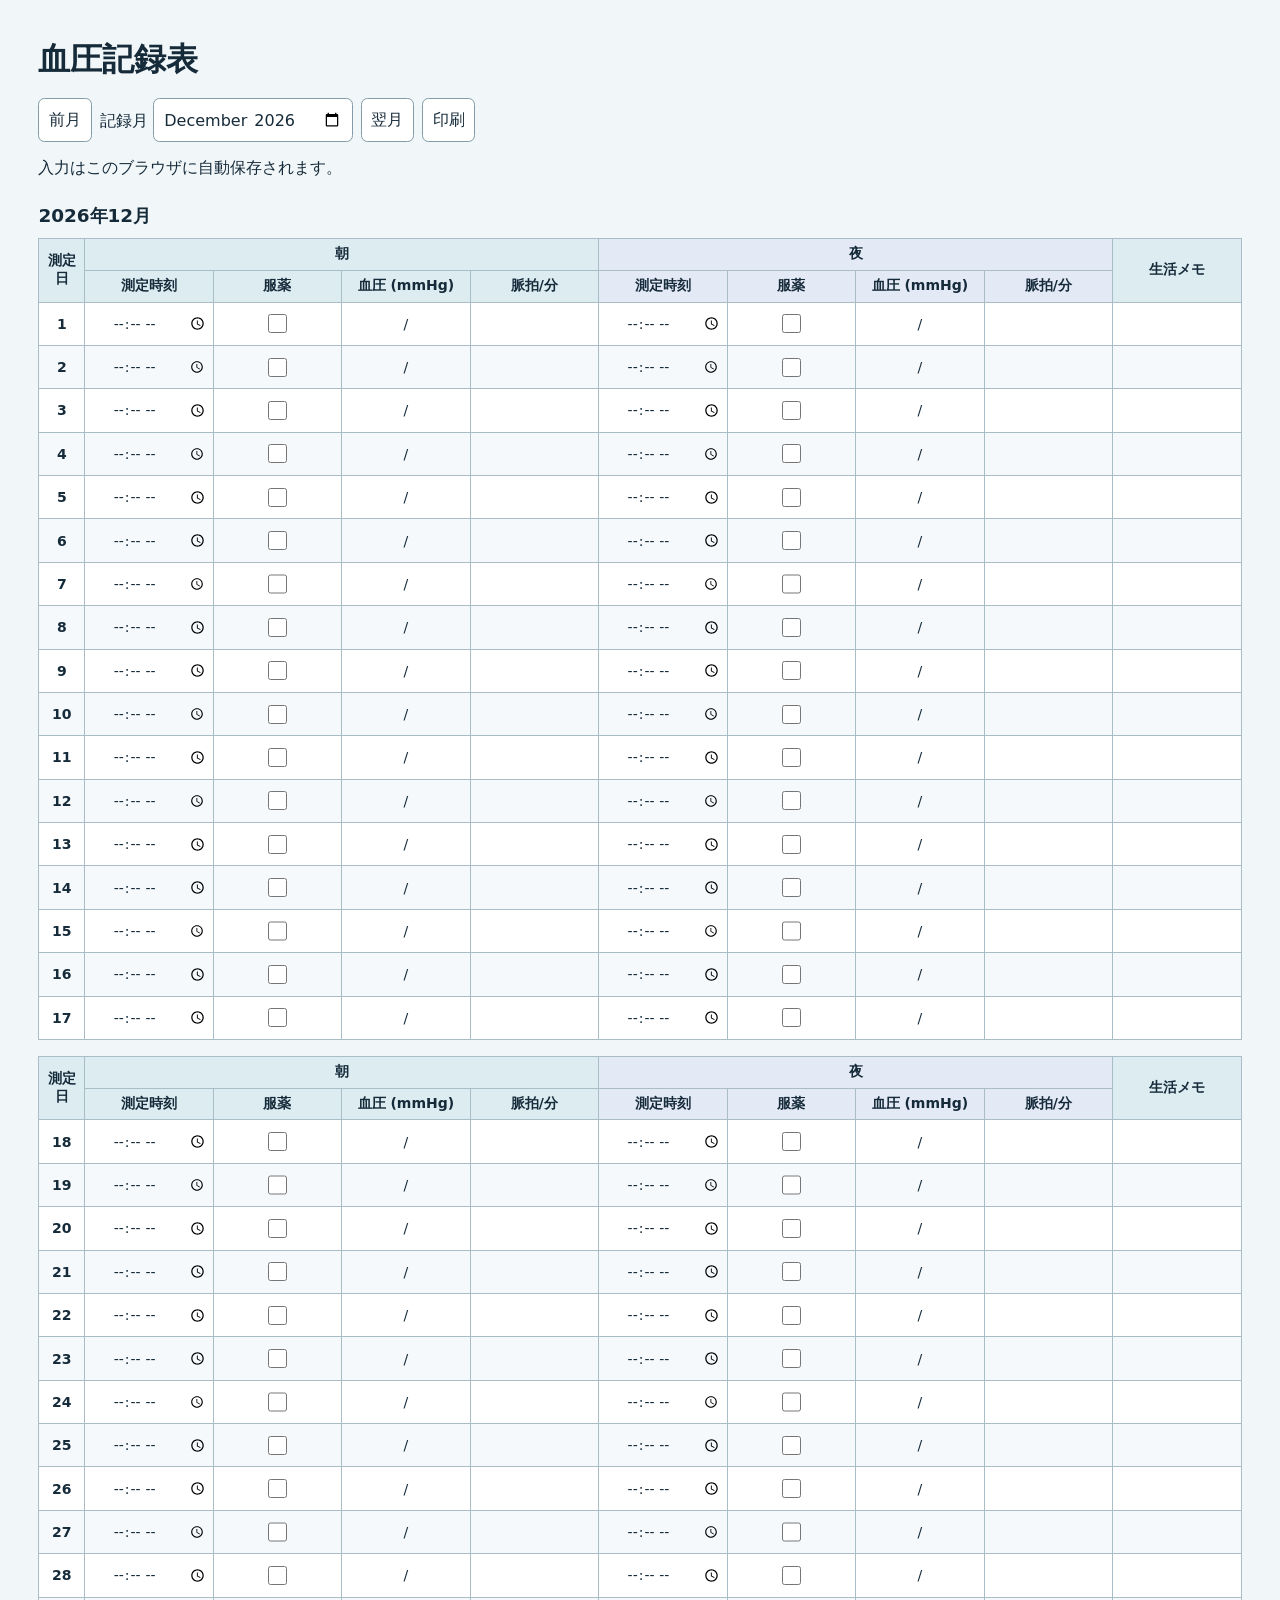
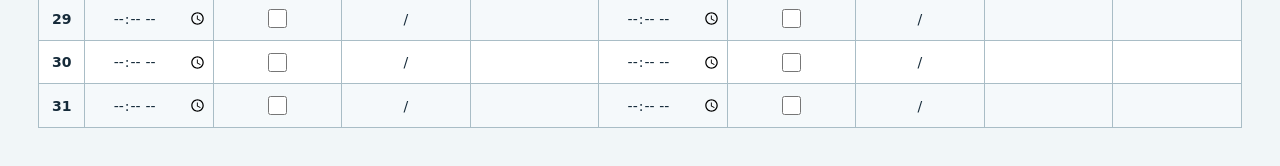
==== index.html @ 9a1b4f76 "Create monthly blood pressure log" ====
<!doctype html>
<html lang="ja">
<head>
<meta charset="utf-8">
<meta name="viewport" content="width=device-width, initial-scale=1">
<title>血圧記録表</title>
<link rel="stylesheet" href="style.css">
<script src="app.js" defer></script>
</head>
<body>
<main>
  <header>
    <h1>血圧記録表</h1>
    <div class="toolbar">
      <button id="previous" type="button">前月</button>
      <label>記録月 <input id="month" type="month" required></label>
      <button id="next" type="button">翌月</button>
      <button id="print" type="button">印刷</button>
    </div>
    <p id="status" role="status">入力はこのブラウザに自動保存されます。</p>
  </header>
  <h2 id="month-title"></h2>
  <div id="sheet"></div>
  <noscript>記録表を使うには JavaScript を有効にしてください。</noscript>
</main>
</body>
</html>
---- style.css ----
:root { font-family: system-ui, sans-serif; color: #162b3a; background: #f1f6f8; }
body { margin: 0; }
main { max-width: 1500px; margin: auto; padding: clamp(0.75rem, 3vw, 2.5rem); }
h1 { margin: 0 0 1rem; }
h2 { font-size: 1.15rem; margin: 1.5rem 0 0.6rem; }
.toolbar { display: flex; flex-wrap: wrap; align-items: center; gap: 0.5rem; }
button, input { font: inherit; color: inherit; }
button, #month { min-height: 2.75rem; padding: 0.25rem 0.6rem; border: 1px solid #829da9; border-radius: 0.4rem; background: white; box-sizing: border-box; }
button { cursor: pointer; }
#status { margin-bottom: 0; }
#sheet { display: grid; grid-template-columns: repeat(2, minmax(0, 1fr)); gap: 1rem; }
.table-wrap { overflow-x: auto; }
table { border-collapse: collapse; width: 100%; min-width: 640px; table-layout: fixed; background: white; font-size: 0.875rem; }
th, td { border: 1px solid #a9bdc6; padding: 0.15rem; text-align: center; }
thead th { padding-block: 0.4rem; background: #dcecf1; }
.night { background: #e4e9f6; }
tbody tr:nth-child(even) { background: #f5f9fb; }
.day, .med { width: 2.5rem; }
.time, .pulse { width: 4.5rem; }
.pressure { width: 6.75rem; }
td input { width: 100%; min-height: 2.35rem; box-sizing: border-box; border: 1px solid transparent; border-radius: 0.2rem; background: transparent; text-align: center; padding: 0.1rem; }
td input[type=checkbox] { width: 1.2rem; min-height: 1.2rem; margin: 0; vertical-align: middle; accent-color: #17647c; }
.pair { display: flex; align-items: center; gap: 0.15rem; }
.pair input { min-width: 0; }
input:focus-visible, button:focus-visible, .table-wrap:focus-visible { outline: 2px solid #17647c; outline-offset: -2px; background: white; }
.print-value { display: none; }
@media (max-width: 1360px) { #sheet { grid-template-columns: 1fr; } }
@page { size: A4 landscape; margin: 8mm; }
@media print {
  :root, table, tbody tr:nth-child(even) { color: black; background: white; }
  main { padding: 0; }
  h1, h2 { margin: 0 0 0.35rem; }
  .toolbar, #status, td input, .pair { display: none; }
  #sheet { grid-template-columns: repeat(2, minmax(0, 1fr)); gap: 5mm; }
  .table-wrap { overflow: visible; }
  table { min-width: 0; font-size: 8pt; }
  th, td { padding: 0.8mm; overflow-wrap: anywhere; }
  .day, .med { width: 7%; }
  .time, .pulse { width: 10%; }
  .pressure { width: 13%; }
  .print-value { display: inline; white-space: pre-wrap; }
  tr { break-inside: avoid; }
}
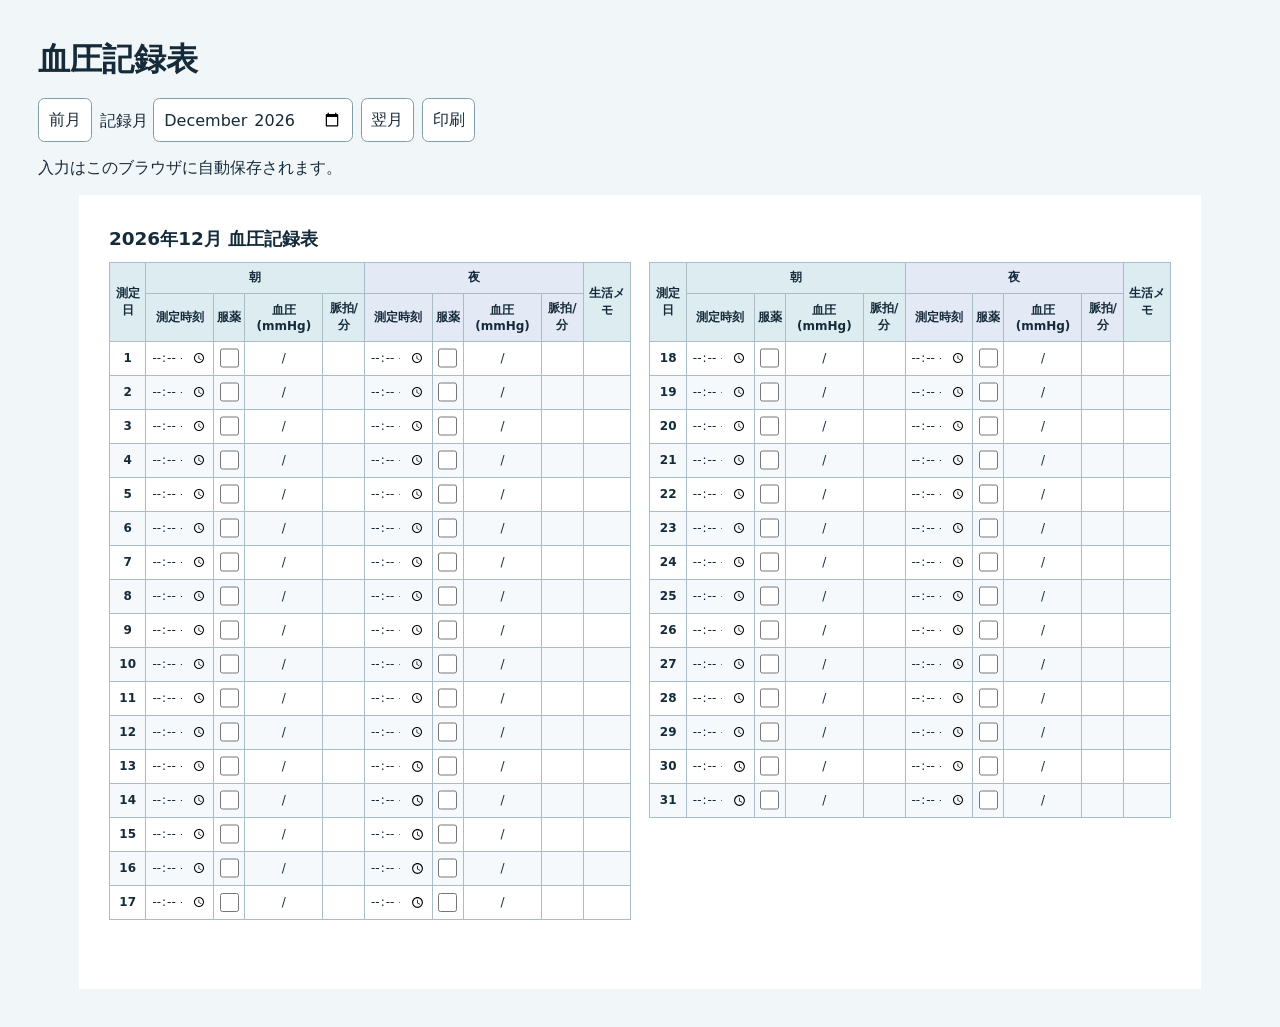
==== commit f44149b6: "Fix monthly sheet to landscape A4" ====
--- a/index.html
+++ b/index.html
@@ -19,8 +19,12 @@
     </div>
     <p id="status" role="status">入力はこのブラウザに自動保存されます。</p>
   </header>
-  <h2 id="month-title"></h2>
-  <div id="sheet"></div>
+  <div class="paper-viewport" tabindex="0" role="region" aria-label="A4 横の血圧記録表">
+    <section class="paper" aria-labelledby="month-title">
+      <h2 id="month-title"></h2>
+      <div id="sheet"></div>
+    </section>
+  </div>
   <noscript>記録表を使うには JavaScript を有効にしてください。</noscript>
 </main>
 </body>
--- a/style.css
+++ b/style.css
@@ -2,42 +2,38 @@
 body { margin: 0; }
 main { max-width: 1500px; margin: auto; padding: clamp(0.75rem, 3vw, 2.5rem); }
 h1 { margin: 0 0 1rem; }
-h2 { font-size: 1.15rem; margin: 1.5rem 0 0.6rem; }
+h2 { font-size: 1.15rem; margin: 0 0 3mm; }
 .toolbar { display: flex; flex-wrap: wrap; align-items: center; gap: 0.5rem; }
 button, input { font: inherit; color: inherit; }
 button, #month { min-height: 2.75rem; padding: 0.25rem 0.6rem; border: 1px solid #829da9; border-radius: 0.4rem; background: white; box-sizing: border-box; }
 button { cursor: pointer; }
 #status { margin-bottom: 0; }
-#sheet { display: grid; grid-template-columns: repeat(2, minmax(0, 1fr)); gap: 1rem; }
-.table-wrap { overflow-x: auto; }
-table { border-collapse: collapse; width: 100%; min-width: 640px; table-layout: fixed; background: white; font-size: 0.875rem; }
+.paper-viewport { overflow-x: auto; margin-top: 1rem; }
+.paper { box-sizing: border-box; width: 297mm; height: 210mm; padding: 8mm; margin-inline: auto; background: white; }
+#sheet { display: grid; grid-template-columns: repeat(2, minmax(0, 1fr)); gap: 5mm; }
+table { border-collapse: collapse; width: 100%; table-layout: fixed; background: white; font-size: 0.75rem; }
 th, td { border: 1px solid #a9bdc6; padding: 0.15rem; text-align: center; }
 thead th { padding-block: 0.4rem; background: #dcecf1; }
 .night { background: #e4e9f6; }
 tbody tr:nth-child(even) { background: #f5f9fb; }
-.day, .med { width: 2.5rem; }
-.time, .pulse { width: 4.5rem; }
-.pressure { width: 6.75rem; }
-td input { width: 100%; min-height: 2.35rem; box-sizing: border-box; border: 1px solid transparent; border-radius: 0.2rem; background: transparent; text-align: center; padding: 0.1rem; }
+tbody tr { height: 9mm; }
+td input { width: 100%; min-width: 0; height: 7mm; box-sizing: border-box; border: 1px solid transparent; border-radius: 0.2rem; background: transparent; text-align: center; padding: 0.1rem; }
+td input[type=number] { appearance: textfield; }
+td input[type=number]::-webkit-inner-spin-button { appearance: none; }
 td input[type=checkbox] { width: 1.2rem; min-height: 1.2rem; margin: 0; vertical-align: middle; accent-color: #17647c; }
 .pair { display: flex; align-items: center; gap: 0.15rem; }
 .pair input { min-width: 0; }
-input:focus-visible, button:focus-visible, .table-wrap:focus-visible { outline: 2px solid #17647c; outline-offset: -2px; background: white; }
+input:focus-visible, button:focus-visible, .paper-viewport:focus-visible { outline: 2px solid #17647c; outline-offset: -2px; background: white; }
 .print-value { display: none; }
-@media (max-width: 1360px) { #sheet { grid-template-columns: 1fr; } }
 @page { size: A4 landscape; margin: 8mm; }
 @media print {
   :root, table, tbody tr:nth-child(even) { color: black; background: white; }
   main { padding: 0; }
-  h1, h2 { margin: 0 0 0.35rem; }
-  .toolbar, #status, td input, .pair { display: none; }
-  #sheet { grid-template-columns: repeat(2, minmax(0, 1fr)); gap: 5mm; }
-  .table-wrap { overflow: visible; }
-  table { min-width: 0; font-size: 8pt; }
-  th, td { padding: 0.8mm; overflow-wrap: anywhere; }
-  .day, .med { width: 7%; }
-  .time, .pulse { width: 10%; }
-  .pressure { width: 13%; }
-  .print-value { display: inline; white-space: pre-wrap; }
+  header, td input, .pair { display: none; }
+  .paper-viewport { overflow: visible; margin: 0; }
+  .paper { width: auto; height: auto; padding: 0; }
+  table { font-size: 8pt; }
+  th, td { overflow-wrap: anywhere; }
+  .print-value { display: block; white-space: nowrap; overflow: hidden; text-overflow: ellipsis; }
   tr { break-inside: avoid; }
 }
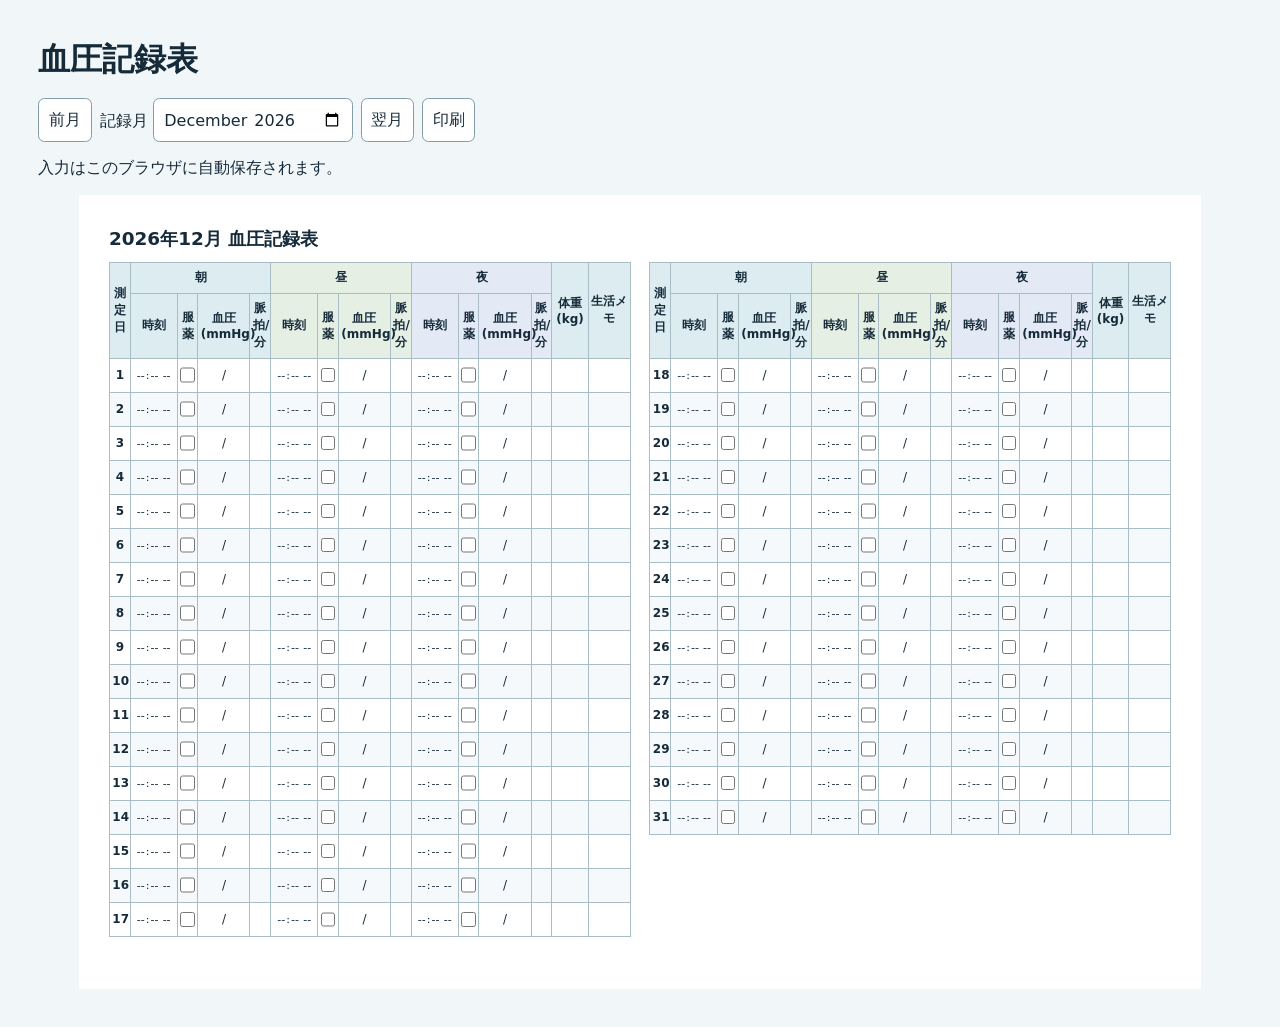
==== commit 036f5407: "Version assets to refresh cached record sheet" ====
--- a/index.html
+++ b/index.html
@@ -4,8 +4,8 @@
 <meta charset="utf-8">
 <meta name="viewport" content="width=device-width, initial-scale=1">
 <title>血圧記録表</title>
-<link rel="stylesheet" href="style.css">
-<script src="app.js" defer></script>
+<link rel="stylesheet" href="style.css?v=8dd6ca3">
+<script src="app.js?v=8dd6ca3" defer></script>
 </head>
 <body>
 <main>
--- a/style.css
+++ b/style.css
@@ -13,16 +13,20 @@
 #sheet { display: grid; grid-template-columns: repeat(2, minmax(0, 1fr)); gap: 5mm; }
 table { border-collapse: collapse; width: 100%; table-layout: fixed; background: white; font-size: 0.75rem; }
 th, td { border: 1px solid #a9bdc6; padding: 0.15rem; text-align: center; }
+td { padding-inline: 0.05rem; }
 thead th { padding-block: 0.4rem; background: #dcecf1; }
 .night { background: #e4e9f6; }
+.noon { background: #e5efe4; }
 tbody tr:nth-child(even) { background: #f5f9fb; }
 tbody tr { height: 9mm; }
 td input { width: 100%; min-width: 0; height: 7mm; box-sizing: border-box; border: 1px solid transparent; border-radius: 0.2rem; background: transparent; text-align: center; padding: 0.1rem; }
 td input[type=number] { appearance: textfield; }
 td input[type=number]::-webkit-inner-spin-button { appearance: none; }
-td input[type=checkbox] { width: 1.2rem; min-height: 1.2rem; margin: 0; vertical-align: middle; accent-color: #17647c; }
-.pair { display: flex; align-items: center; gap: 0.15rem; }
-.pair input { min-width: 0; }
+td input[type=time] { padding-inline: 0; font-size: 0.6875rem; }
+td input[type=time]::-webkit-calendar-picker-indicator { display: none; }
+td input[type=checkbox] { width: 0.9rem; min-height: 0.9rem; margin: 0; vertical-align: middle; accent-color: #17647c; }
+.pair { display: flex; align-items: center; }
+.pair input { min-width: 0; padding-inline: 0; }
 input:focus-visible, button:focus-visible, .paper-viewport:focus-visible { outline: 2px solid #17647c; outline-offset: -2px; background: white; }
 .print-value { display: none; }
 @page { size: A4 landscape; margin: 8mm; }
@@ -33,7 +37,7 @@
   .paper-viewport { overflow: visible; margin: 0; }
   .paper { width: auto; height: auto; padding: 0; }
   table { font-size: 8pt; }
-  th, td { overflow-wrap: anywhere; }
+  th, td { padding-inline: 0.05rem; overflow-wrap: anywhere; }
   .print-value { display: block; white-space: nowrap; overflow: hidden; text-overflow: ellipsis; }
   tr { break-inside: avoid; }
 }
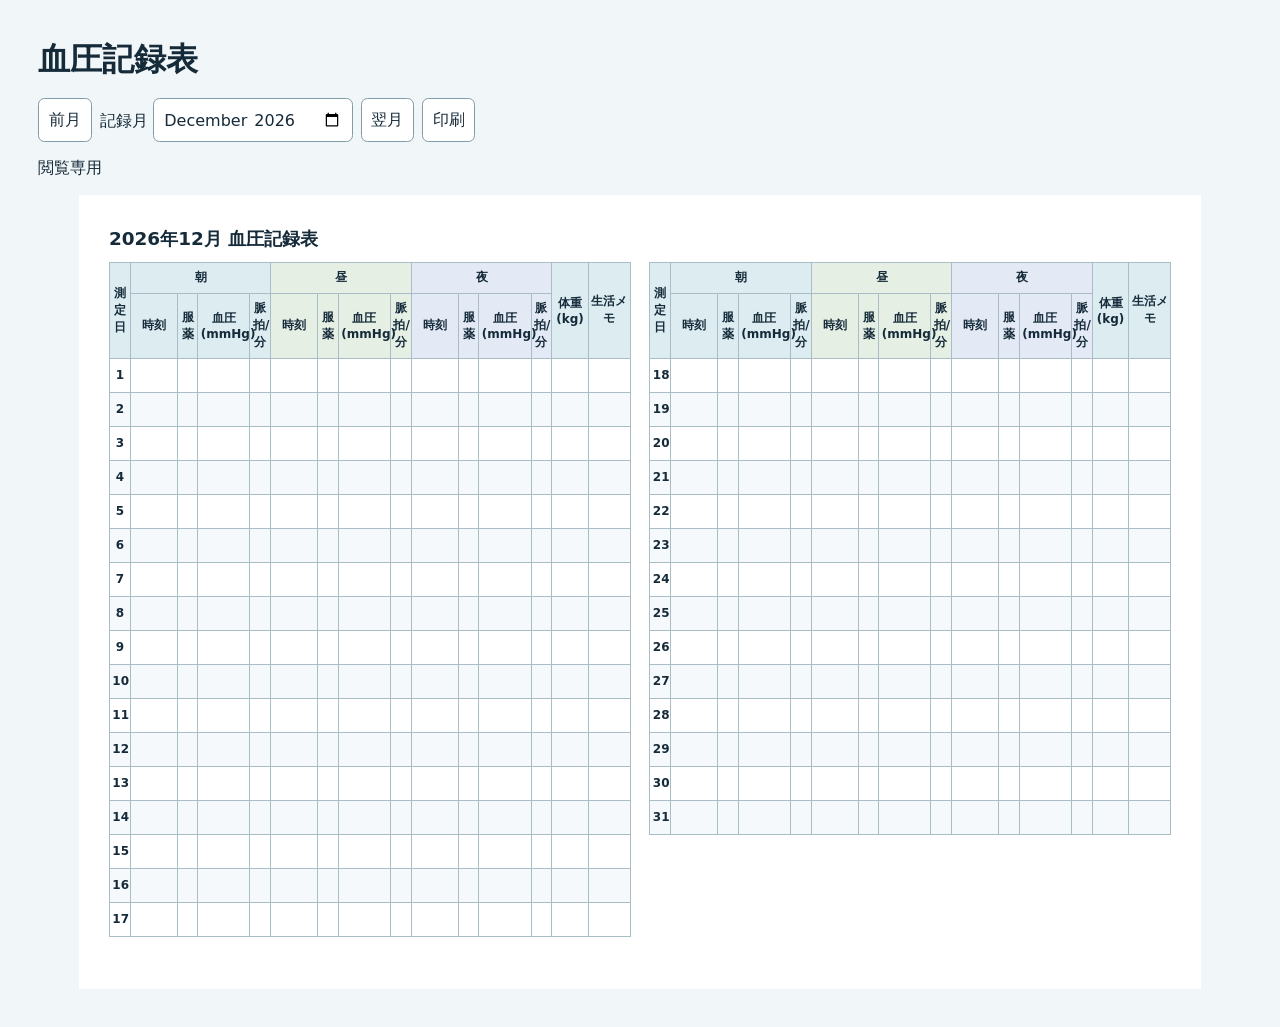
==== commit 497cec0b: "Make blood pressure records view-only" ====
--- a/index.html
+++ b/index.html
@@ -4,8 +4,8 @@
 <meta charset="utf-8">
 <meta name="viewport" content="width=device-width, initial-scale=1">
 <title>血圧記録表</title>
-<link rel="stylesheet" href="style.css?v=8dd6ca3">
-<script src="app.js?v=8dd6ca3" defer></script>
+<link rel="stylesheet" href="style.css?v=readonly">
+<script src="app.js?v=readonly" defer></script>
 </head>
 <body>
 <main>
@@ -17,7 +17,7 @@
       <button id="next" type="button">翌月</button>
       <button id="print" type="button">印刷</button>
     </div>
-    <p id="status" role="status">入力はこのブラウザに自動保存されます。</p>
+    <p id="status" role="status">閲覧専用</p>
   </header>
   <div class="paper-viewport" tabindex="0" role="region" aria-label="A4 横の血圧記録表">
     <section class="paper" aria-labelledby="month-title">
--- a/style.css
+++ b/style.css
@@ -19,25 +19,16 @@
 .noon { background: #e5efe4; }
 tbody tr:nth-child(even) { background: #f5f9fb; }
 tbody tr { height: 9mm; }
-td input { width: 100%; min-width: 0; height: 7mm; box-sizing: border-box; border: 1px solid transparent; border-radius: 0.2rem; background: transparent; text-align: center; padding: 0.1rem; }
-td input[type=number] { appearance: textfield; }
-td input[type=number]::-webkit-inner-spin-button { appearance: none; }
-td input[type=time] { padding-inline: 0; font-size: 0.6875rem; }
-td input[type=time]::-webkit-calendar-picker-indicator { display: none; }
-td input[type=checkbox] { width: 0.9rem; min-height: 0.9rem; margin: 0; vertical-align: middle; accent-color: #17647c; }
-.pair { display: flex; align-items: center; }
-.pair input { min-width: 0; padding-inline: 0; }
+.memo { white-space: nowrap; overflow: hidden; text-overflow: ellipsis; }
 input:focus-visible, button:focus-visible, .paper-viewport:focus-visible { outline: 2px solid #17647c; outline-offset: -2px; background: white; }
-.print-value { display: none; }
 @page { size: A4 landscape; margin: 8mm; }
 @media print {
   :root, table, tbody tr:nth-child(even) { color: black; background: white; }
   main { padding: 0; }
-  header, td input, .pair { display: none; }
+  header { display: none; }
   .paper-viewport { overflow: visible; margin: 0; }
   .paper { width: auto; height: auto; padding: 0; }
   table { font-size: 8pt; }
   th, td { padding-inline: 0.05rem; overflow-wrap: anywhere; }
-  .print-value { display: block; white-space: nowrap; overflow: hidden; text-overflow: ellipsis; }
   tr { break-inside: avoid; }
 }
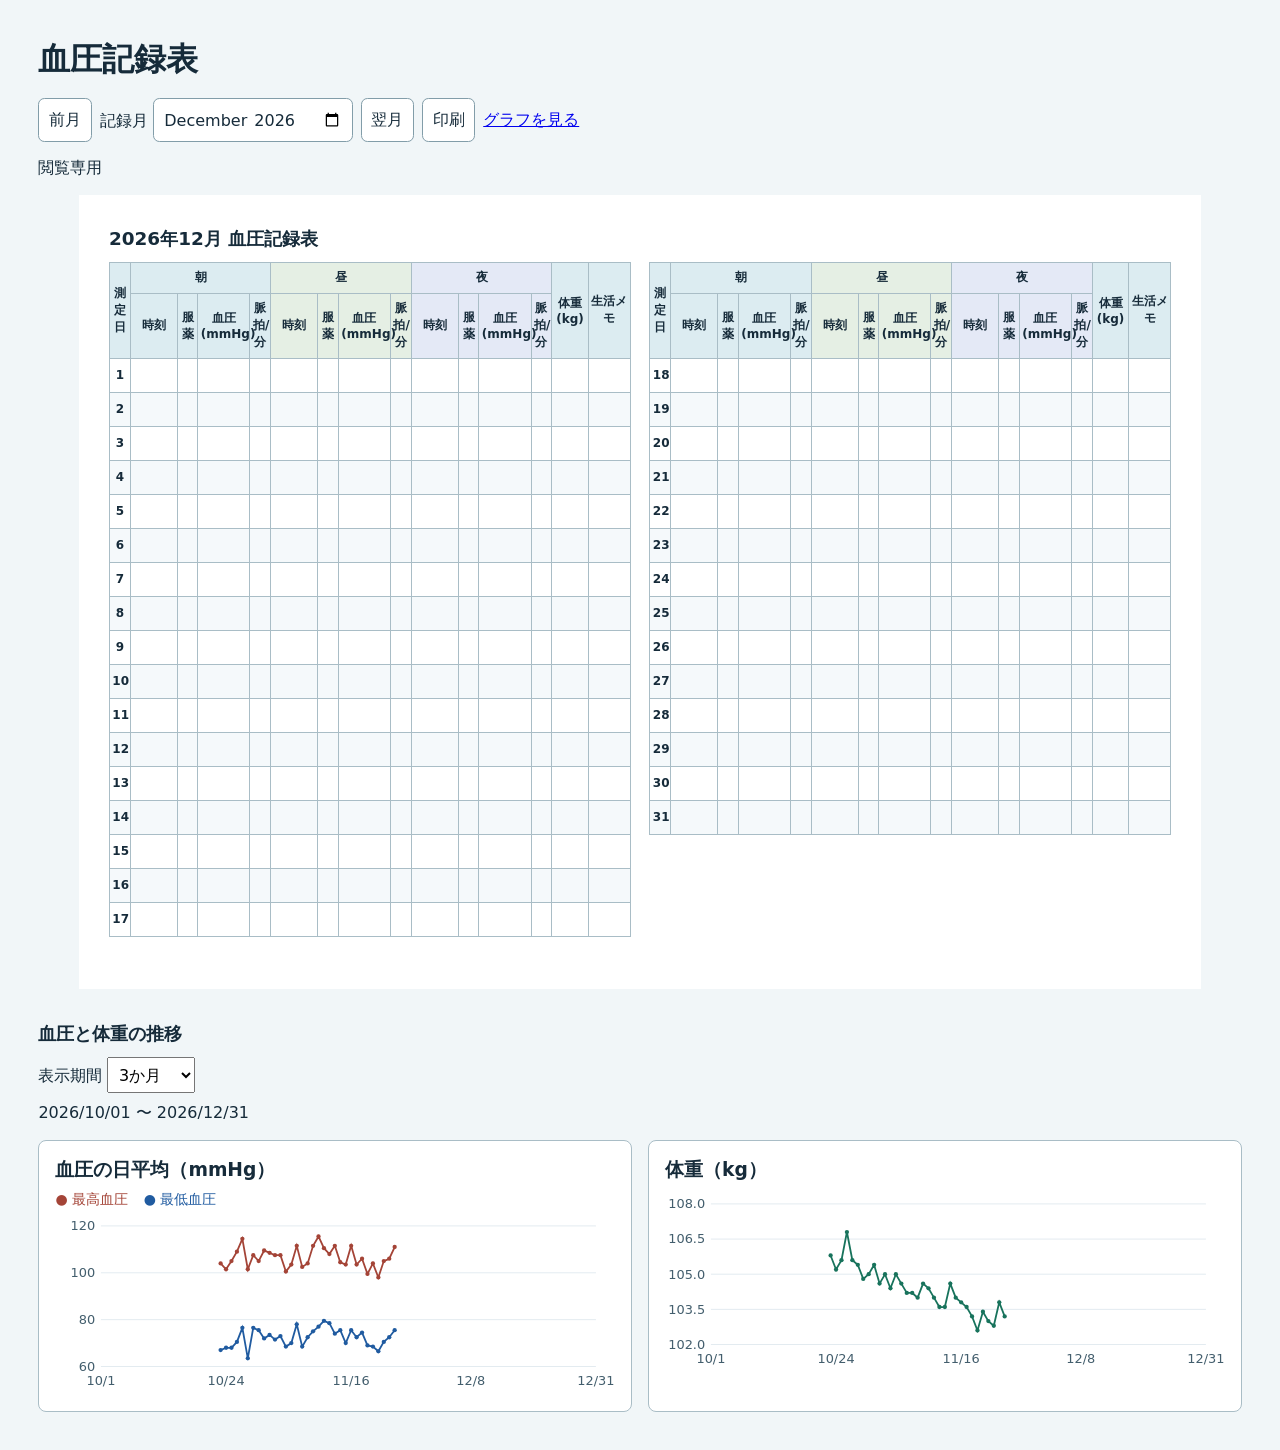
==== commit 9a0bed93: "Add blood pressure and weight trends" ====
--- a/index.html
+++ b/index.html
@@ -4,8 +4,9 @@
 <meta charset="utf-8">
 <meta name="viewport" content="width=device-width, initial-scale=1">
 <title>血圧記録表</title>
-<link rel="stylesheet" href="style.css?v=readonly">
-<script src="app.js?v=readonly" defer></script>
+<link rel="stylesheet" href="style.css?v=trends">
+<script src="trends.js?v=trends" defer></script>
+<script src="app.js?v=trends" defer></script>
 </head>
 <body>
 <main>
@@ -16,6 +17,7 @@
       <label>記録月 <input id="month" type="month" required></label>
       <button id="next" type="button">翌月</button>
       <button id="print" type="button">印刷</button>
+      <a href="#trends">グラフを見る</a>
     </div>
     <p id="status" role="status">閲覧専用</p>
   </header>
@@ -25,6 +27,27 @@
       <div id="sheet"></div>
     </section>
   </div>
+  <section id="trends" aria-labelledby="trends-title">
+    <h2 id="trends-title">血圧と体重の推移</h2>
+    <label>表示期間 <select id="trend-range">
+      <option value="1">1か月</option>
+      <option value="3" selected>3か月</option>
+      <option value="6">6か月</option>
+      <option value="12">12か月</option>
+    </select></label>
+    <p id="trend-dates"></p>
+    <div class="trend-grid">
+      <section class="trend-card">
+        <h3>血圧の日平均（mmHg）</h3>
+        <p class="trend-legend"><span class="sys">最高血圧</span><span class="dia">最低血圧</span></p>
+        <div id="pressure-chart"></div>
+      </section>
+      <section class="trend-card">
+        <h3>体重（kg）</h3>
+        <div id="weight-chart"></div>
+      </section>
+    </div>
+  </section>
   <noscript>記録表を使うには JavaScript を有効にしてください。</noscript>
 </main>
 </body>
--- a/style.css
+++ b/style.css
@@ -20,12 +20,25 @@
 tbody tr:nth-child(even) { background: #f5f9fb; }
 tbody tr { height: 9mm; }
 .memo { white-space: nowrap; overflow: hidden; text-overflow: ellipsis; }
+#trends { margin-top: 2rem; }
+#trend-range { font: inherit; padding: 0.4rem; }
+#trend-dates { margin: 0.6rem 0 1rem; }
+.trend-grid { display: grid; grid-template-columns: repeat(auto-fit, minmax(min(100%, 32rem), 1fr)); gap: 1rem; }
+.trend-card { min-width: 0; padding: 1rem; border: 1px solid #a9bdc6; border-radius: 0.5rem; background: white; }
+.trend-card h3 { margin: 0 0 0.5rem; }
+.trend-legend { display: flex; gap: 1rem; margin: 0 0 0.25rem; font-size: 0.875rem; }
+.trend-legend span::before { content: "●"; margin-right: 0.3em; }
+.trend-legend .sys { color: #a44437; }
+.trend-legend .dia { color: #205ba0; }
+.trend-plot { display: block; width: 100%; height: auto; }
+.trend-plot text { fill: #435e6d; font-size: 18px; }
+.trend-plot .grid { stroke: #d8e3ea; }
 input:focus-visible, button:focus-visible, .paper-viewport:focus-visible { outline: 2px solid #17647c; outline-offset: -2px; background: white; }
 @page { size: A4 landscape; margin: 8mm; }
 @media print {
   :root, table, tbody tr:nth-child(even) { color: black; background: white; }
   main { padding: 0; }
-  header { display: none; }
+  header, #trends { display: none; }
   .paper-viewport { overflow: visible; margin: 0; }
   .paper { width: auto; height: auto; padding: 0; }
   table { font-size: 8pt; }
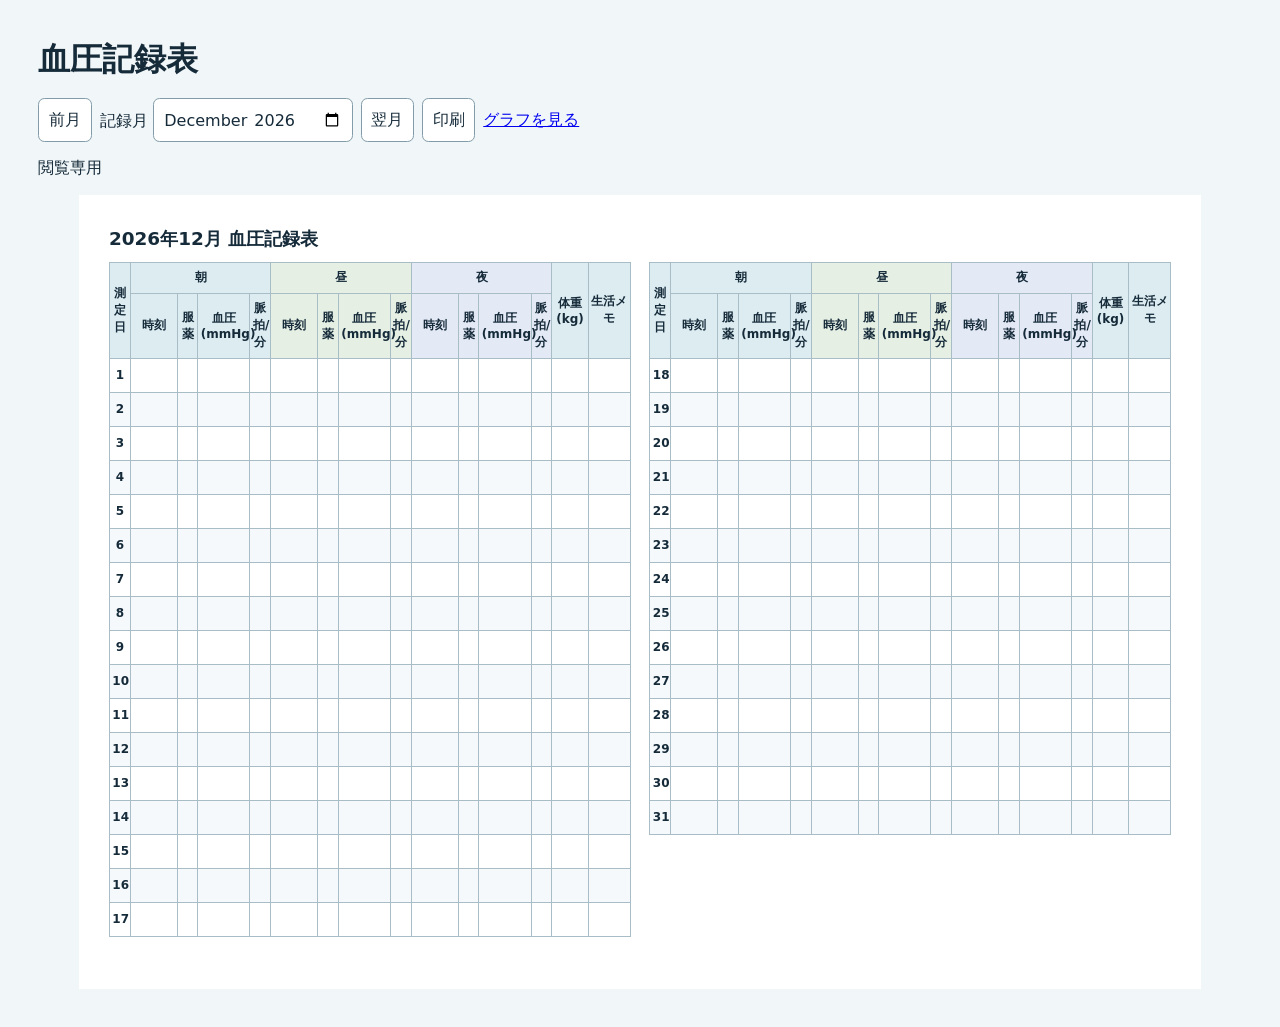
==== commit b9fff313: "Move trend charts to a standalone page" ====
--- a/index.html
+++ b/index.html
@@ -5,8 +5,7 @@
 <meta name="viewport" content="width=device-width, initial-scale=1">
 <title>血圧記録表</title>
 <link rel="stylesheet" href="style.css?v=trends">
-<script src="trends.js?v=trends" defer></script>
-<script src="app.js?v=trends" defer></script>
+<script src="app.js?v=trend-page" defer></script>
 </head>
 <body>
 <main>
@@ -17,7 +16,7 @@
       <label>記録月 <input id="month" type="month" required></label>
       <button id="next" type="button">翌月</button>
       <button id="print" type="button">印刷</button>
-      <a href="#trends">グラフを見る</a>
+      <a id="trend-link" href="trends.html">グラフを見る</a>
     </div>
     <p id="status" role="status">閲覧専用</p>
   </header>
@@ -27,27 +26,6 @@
       <div id="sheet"></div>
     </section>
   </div>
-  <section id="trends" aria-labelledby="trends-title">
-    <h2 id="trends-title">血圧と体重の推移</h2>
-    <label>表示期間 <select id="trend-range">
-      <option value="1">1か月</option>
-      <option value="3" selected>3か月</option>
-      <option value="6">6か月</option>
-      <option value="12">12か月</option>
-    </select></label>
-    <p id="trend-dates"></p>
-    <div class="trend-grid">
-      <section class="trend-card">
-        <h3>血圧の日平均（mmHg）</h3>
-        <p class="trend-legend"><span class="sys">最高血圧</span><span class="dia">最低血圧</span></p>
-        <div id="pressure-chart"></div>
-      </section>
-      <section class="trend-card">
-        <h3>体重（kg）</h3>
-        <div id="weight-chart"></div>
-      </section>
-    </div>
-  </section>
   <noscript>記録表を使うには JavaScript を有効にしてください。</noscript>
 </main>
 </body>
--- a/style.css
+++ b/style.css
@@ -38,7 +38,7 @@
 @media print {
   :root, table, tbody tr:nth-child(even) { color: black; background: white; }
   main { padding: 0; }
-  header, #trends { display: none; }
+  header { display: none; }
   .paper-viewport { overflow: visible; margin: 0; }
   .paper { width: auto; height: auto; padding: 0; }
   table { font-size: 8pt; }
